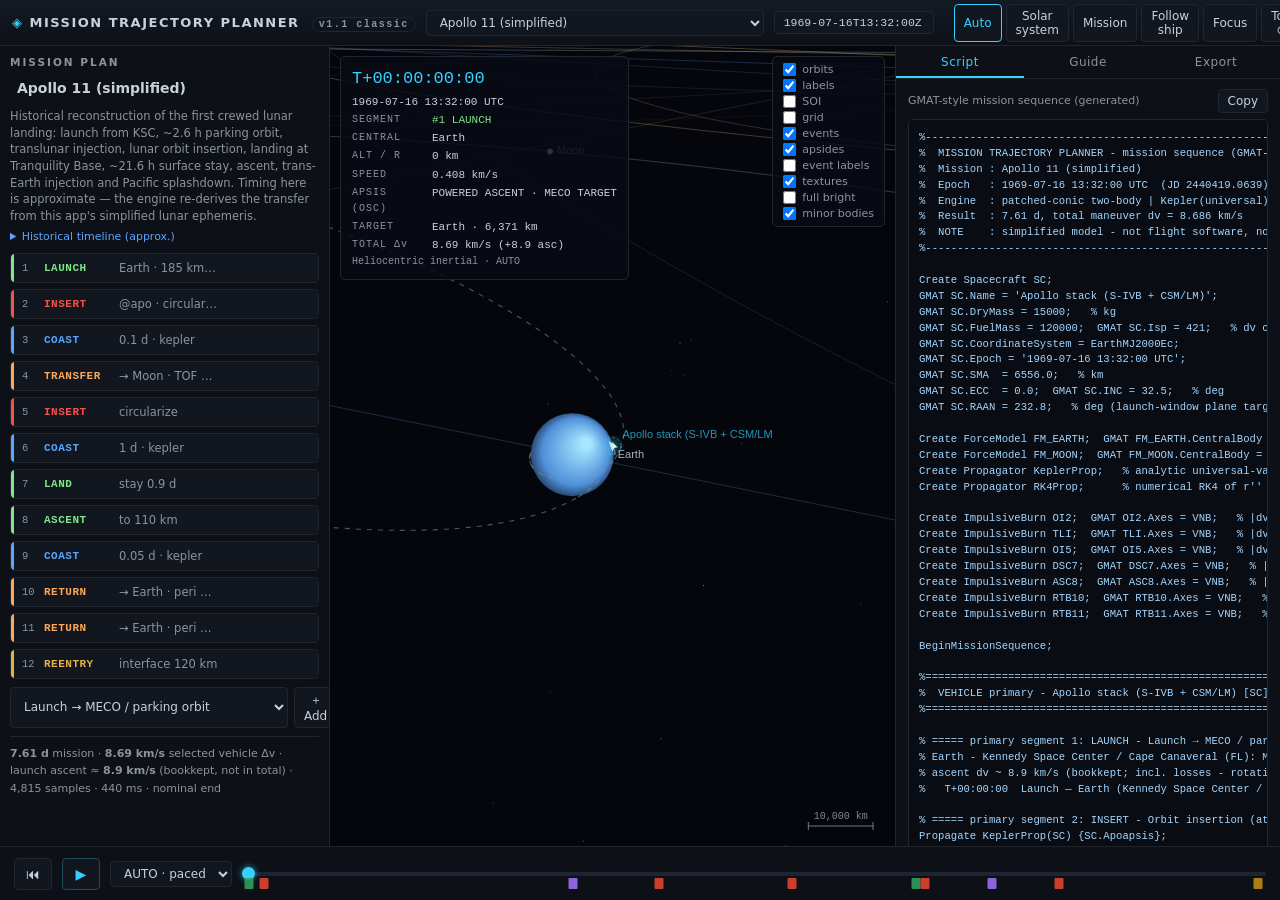
==== classic.html @ 12ac1400 "Release v1.19.4" ====
<!DOCTYPE html>
<html lang="en">
<head>
<meta charset="UTF-8" />
<meta name="viewport" content="width=device-width, initial-scale=1.0" />
<title>Mission Trajectory Planner — classic UI</title>
<link rel="stylesheet" href="css/style.css" />
</head>
<body>

<header id="topbar">
  <div id="logo">
    <span class="mark">◈</span> MISSION TRAJECTORY PLANNER
    <span class="ver">v1.1 classic</span>
  </div>
  <select id="presetSel" title="Load a preset mission"></select>
  <input id="epochInp" title="Mission epoch (UTC, ISO 8601)" spellcheck="false" />
  <div class="spacer"></div>
  <div class="viewbtns">
    <button id="btnAuto" title="Cinematic auto-camera: close-ups on events, wide shots on cruises (A)">Auto</button>
    <button id="btnViewSolar" title="Whole solar system">Solar system</button>
    <button id="btnViewMission" title="Fit the mission around its central body">Mission</button>
    <button id="btnViewShip" title="Camera follows the spacecraft">Follow ship</button>
    <button id="btnFocus" title="Zoom to the focused body or spacecraft — double-click a body to focus it (F)">Focus</button>
    <button id="btnTop" title="Toggle top-down (2D) view">Top ⊙</button>
  </div>
  <select id="frameSel" title="Reference frame for the displayed trajectory"></select>
  <a class="live-link" href="live.html" title="Open the Earth 100 and Deep 100 mission trackers">Live</a>
</header>

<div id="banner"></div>

<main id="layout">

  <!-- ===================== left: mission editor ===================== -->
  <aside id="left">
    <div class="panel-title">MISSION PLAN</div>
    <input id="missionName" spellcheck="false" />
    <div id="missionMeta"></div>
    <div id="segList"></div>
    <div id="addRow">
      <select id="addType"></select>
      <button id="btnAdd" title="Append segment">＋ Add</button>
    </div>
    <div id="totals"></div>
  </aside>

  <!-- ========================= center: viz ========================== -->
  <section id="viz">
    <canvas id="cv"></canvas>

    <div id="hud">
      <div class="hud-row big"><span id="hudMet">T+00:00:00:00</span></div>
      <div class="hud-row" id="hudDate">—</div>
      <div class="hud-row"><label>SEGMENT</label><span id="hudSeg">—</span></div>
      <div class="hud-row"><label>CENTRAL</label><span id="hudCentral">—</span></div>
      <div class="hud-row"><label>ALT / R</label><span id="hudAlt">—</span></div>
      <div class="hud-row"><label>SPEED</label><span id="hudVel">—</span></div>
      <div class="hud-row"><label>APSIS (OSC)</label><span id="hudApsis">—</span></div>
      <div class="hud-row"><label>TARGET</label><span id="hudTgt">—</span></div>
      <div class="hud-row"><label>TOTAL Δv</label><span id="hudDv">—</span></div>
      <div class="hud-row dim" id="hudFrame">—</div>
    </div>

    <div id="dispOpts">
      <label><input type="checkbox" id="optOrbits" /> orbits</label>
      <label><input type="checkbox" id="optLabels" /> labels</label>
      <label><input type="checkbox" id="optSoi" /> SOI</label>
      <label><input type="checkbox" id="optGrid" /> grid</label>
      <label><input type="checkbox" id="optEvents" /> events</label>
      <label title="Show the live osculating orbit with apoapsis and periapsis markers"><input type="checkbox" id="optApsides" /> apsides</label>
      <label><input type="checkbox" id="optEvLabels" /> event labels</label>
      <label><input type="checkbox" id="optTex" /> textures</label>
      <label title="Render everything fully lit — no night side or shading"><input type="checkbox" id="optFlat" /> full bright</label>
      <label><input type="checkbox" id="optMinor" title="Dwarf planets & asteroids" /> minor bodies</label>
    </div>
  </section>

  <!-- ===================== right: tabs =============================== -->
  <aside id="right">
    <div id="tabs">
      <button class="tabbtn active" data-pane="scriptPane">Script</button>
      <button class="tabbtn" data-pane="guidePane">Guide</button>
      <button class="tabbtn" data-pane="exportPane">Export</button>
    </div>

    <div id="scriptPane" class="tabpane active">
      <div class="pane-tools">
        <span class="hint">GMAT-style mission sequence (generated)</span>
        <button id="btnCopyScript">Copy</button>
      </div>
      <pre id="scriptPre"></pre>
    </div>

    <div id="guidePane" class="tabpane"></div>

    <div id="exportPane" class="tabpane">
      <h3>Snapshot</h3>
      <p class="hint">Saves the current 3D view as an image.</p>
      <button id="btnPng" class="wide">⬇ Export PNG snapshot</button>

      <h3>Animated GIF</h3>
      <p class="hint">Renders the whole mission (launch → end) from the current camera
      into a looping GIF, encoded in-browser (GIF89a, LZW).</p>
      <div class="fgrid">
        <label>Width (px)</label>
        <select id="gifW">
          <option value="480">480</option>
          <option value="640" selected>640</option>
          <option value="800">800</option>
        </select>
        <label>Frame rate</label>
        <select id="gifFps">
          <option value="10">10 fps</option>
          <option value="12" selected>12 fps</option>
          <option value="15">15 fps</option>
        </select>
        <label>Duration (s)</label>
        <select id="gifDur">
          <option value="5">5</option>
          <option value="8" selected>8</option>
          <option value="12">12</option>
        </select>
      </div>
      <button id="btnGif" class="wide">⬇ Export mission GIF</button>

      <h3>Mission plan (JSON)</h3>
      <button id="btnJsonExport" class="wide">⬇ Export mission JSON</button>
      <label class="filebtn wide">⬆ Import mission JSON
        <input type="file" id="jsonImportFile" accept=".json,application/json" />
      </label>

      <h3>Body catalog</h3>
      <p class="hint">Extend the solar system with your own bodies (asteroids, comets,
      extra moons) — format documented in the Guide tab.</p>
      <label class="filebtn wide">⬆ Import body catalog JSON
        <input type="file" id="catImportFile" accept=".json,application/json" />
      </label>

      <h3>Planet textures</h3>
      <p class="hint">Run <code>get_textures.ps1</code> in the project folder once
      (right-click → Run with PowerShell) to download NASA-imagery planet maps and
      enable textured globes. Details in the Guide tab.</p>
    </div>
  </aside>
</main>

<!-- ========================= transport bar =========================== -->
<footer id="transport">
  <button id="btnReset" title="Back to T+0">⏮</button>
  <button id="btnPlay" title="Play / pause (Space)">▶</button>
  <select id="speedSel" title="Simulation speed"></select>
  <div id="scrubwrap">
    <div id="ticks"></div>
    <input type="range" id="scrub" min="0" max="1" step="any" value="0" />
  </div>
</footer>

<!-- GIF progress modal -->
<div id="gifModal">
  <div class="modal-box">
    <div class="modal-title">Exporting GIF</div>
    <div class="progress"><div id="gifBar"></div></div>
    <div id="gifLbl" class="hint">Preparing…</div>
    <button id="gifCancel">Cancel</button>
  </div>
</div>

<script src="js/constants.js"></script>
<script src="js/kepler.js"></script>
<script src="js/targeting.js"></script>
<script src="js/ode.js"></script>
<script src="js/cr3bp.js"></script>
<script src="js/libration.js"></script>
<script src="js/windows.js"></script>
<script src="js/analysis.js"></script>
<script src="js/environment-models.js"></script>
<script src="js/ephemeris-table.js"></script>
<script src="js/planner-ephemeris-data.js"></script>
<script src="js/planner-ephemeris.js"></script>
<script src="js/force-models.js"></script>
<script src="js/sgp4.js"></script>
<script src="js/uncertainty.js"></script>
<script src="js/multicraft.js"></script>
<script src="js/propagator.js"></script>
<script src="js/missions.js"></script>
<script src="js/gifenc.js"></script>
<script src="js/scriptgen.js"></script>
<!-- optional: generated by get_textures.ps1 (NASA-imagery planet maps).
     A 404 here is harmless — the renderer falls back to gradient bodies. -->
<script src="js/textures-data.js"></script>
<script src="js/textures.js"></script>
<script src="js/renderer.js"></script>
<script src="js/ui.js"></script>
<script src="js/offline.js"></script>
</body>
</html>
---- css/style.css ----
/* =============================================================================
 * Mission Trajectory Planner — dark GMAT/NASA-ops inspired theme
 * ========================================================================== */
:root {
  --bg: #0b0e14;
  --panel: #0d1117;
  --panel2: #11161f;
  --line: #21262d;
  --text: #c9d1d9;
  --dim: #8b949e;
  --accent: #58a6ff;
  --cyan: #35d0ff;
  --green: #7ee787;
  --amber: #e3b341;
  --red: #f85149;
  --mono: Consolas, "Cascadia Code", "SF Mono", monospace;
  --sans: "Segoe UI", system-ui, -apple-system, sans-serif;
}

* { box-sizing: border-box; margin: 0; padding: 0; }

html, body { height: 100%; overflow: hidden; }
body {
  background: var(--bg);
  color: var(--text);
  font-family: var(--sans);
  font-size: 13px;
  display: flex;
  flex-direction: column;
}

/* ------------------------------- topbar ------------------------------- */
#topbar {
  height: 46px;
  flex: 0 0 46px;
  display: flex;
  align-items: center;
  gap: 10px;
  padding: 0 12px;
  background: linear-gradient(180deg, #131a24, #0d1117);
  border-bottom: 1px solid var(--line);
}
#logo {
  font-weight: 600;
  letter-spacing: 1.5px;
  font-size: 13px;
  white-space: nowrap;
}
#logo .mark { color: var(--cyan); }
#logo .ver {
  color: var(--dim);
  font-size: 10px;
  border: 1px solid var(--line);
  border-radius: 8px;
  padding: 1px 6px;
  margin-left: 6px;
  font-family: var(--mono);
}
.spacer { flex: 1; }
.viewbtns { display: flex; gap: 4px; }

/* generic controls */
button, select, input[type="text"], input[type="number"], input:not([type]) {
  background: var(--panel2);
  border: 1px solid var(--line);
  color: var(--text);
  border-radius: 4px;
  font-size: 12px;
  padding: 4px 9px;
  font-family: var(--sans);
}
button { cursor: pointer; }
button:hover { border-color: var(--accent); color: #fff; }
button.active { border-color: var(--cyan); color: var(--cyan); }
select:focus, input:focus, button:focus { outline: 1px solid var(--accent); }
#topbar .live-link {
  display: inline-flex; align-items: center; justify-content: center;
  padding: 4px 9px; border: 1px solid var(--cyan); border-radius: 4px;
  background: rgba(53, 208, 255, .08); color: var(--cyan);
  font-size: 11px; font-weight: 600; text-decoration: none; white-space: nowrap;
}
#topbar .live-link:hover { border-color: #fff; color: #fff; }
#topbar .live-link:focus-visible { outline: 1px solid var(--accent); outline-offset: 2px; }
#epochInp { width: 185px; font-family: var(--mono); font-size: 11.5px; }

/* ------------------------------- banner ------------------------------- */
#banner {
  display: none;
  padding: 5px 14px;
  font-size: 12px;
  background: #10233b;
  border-bottom: 1px solid var(--accent);
  color: var(--accent);
}
#banner.show { display: block; }
#banner.error { background: #3d1418; border-color: var(--red); color: #ffb3ad; }

/* ------------------------------- layout ------------------------------- */
#layout {
  flex: 1;
  display: grid;
  grid-template-columns: 330px 1fr 385px;
  min-height: 0;
}
#left, #right {
  background: var(--panel);
  overflow-y: auto;
  min-height: 0;
  display: flex;
  flex-direction: column;
}
#left { border-right: 1px solid var(--line); padding: 10px; gap: 8px; }
#right { border-left: 1px solid var(--line); }

.panel-title {
  font-size: 10.5px;
  letter-spacing: 2px;
  color: var(--dim);
  font-weight: 600;
}
#missionName {
  width: 100%;
  font-size: 14px;
  font-weight: 600;
  background: transparent;
  border: 1px solid transparent;
  padding: 3px 6px;
}
#missionName:hover, #missionName:focus { border-color: var(--line); background: var(--panel2); }
#missionMeta { font-size: 11.5px; color: var(--dim); line-height: 1.45; }
#missionMeta p { margin-bottom: 4px; }
#missionMeta details summary { cursor: pointer; color: var(--accent); font-size: 11px; }
#missionMeta ul { margin: 4px 0 4px 16px; }
#missionMeta li { margin: 2px 0; font-family: var(--mono); font-size: 10.5px; }

/* ----------------------------- segment cards -------------------------- */
#segList { display: flex; flex-direction: column; gap: 6px; }
.seg {
  background: var(--panel2);
  border: 1px solid var(--line);
  border-radius: 5px;
  overflow: hidden;
}
.seg-head {
  display: flex;
  align-items: center;
  gap: 7px;
  padding: 6px 8px;
  cursor: pointer;
  border-left: 3px solid #888;
  user-select: none;
}
.seg-head:hover { background: #161d29; }
.seg-idx {
  font-family: var(--mono);
  color: var(--dim);
  font-size: 10.5px;
  min-width: 15px;
}
.seg-short {
  font-family: var(--mono);
  font-size: 11px;
  font-weight: 700;
  letter-spacing: 0.5px;
  min-width: 68px;
}
.seg-sum {
  flex: 1;
  color: var(--dim);
  font-size: 11.5px;
  white-space: nowrap;
  overflow: hidden;
  text-overflow: ellipsis;
}
.badge { font-size: 10px; border-radius: 8px; padding: 0 5px; }
.badge.err { color: var(--red); }
.badge.warn { color: var(--amber); }
.seg-btns { display: flex; gap: 2px; visibility: hidden; }
.seg-head:hover .seg-btns, .seg-head:focus-within .seg-btns { visibility: visible; }
.seg-head:focus-visible { outline: 1px solid var(--accent); outline-offset: -2px; }
.seg-btns button { padding: 1px 5px; font-size: 10px; }
.seg-body { display: none; padding: 8px 10px 10px; border-top: 1px solid var(--line); }
.seg.open .seg-body { display: block; }

.fgrid {
  display: grid;
  grid-template-columns: 1fr 118px;
  gap: 5px 8px;
  align-items: center;
}
.fgrid label { color: var(--dim); font-size: 11.5px; }
.fgrid input, .fgrid select { width: 100%; font-size: 11.5px; padding: 3px 6px; }
input[type="number"] { font-family: var(--mono); }

.seg-info {
  margin-top: 7px;
  font-family: var(--mono);
  font-size: 10.5px;
  color: var(--cyan);
  line-height: 1.5;
}
.seg-warnline { margin-top: 5px; font-size: 11px; line-height: 1.35; }
.seg-warnline.warn { color: var(--amber); }
.seg-warnline.error { color: var(--red); }
.seg-doc {
  margin-top: 7px;
  font-size: 10.5px;
  color: #6e7681;
  line-height: 1.45;
  border-top: 1px dashed var(--line);
  padding-top: 5px;
}

#addRow { display: flex; gap: 6px; }
#addRow select { flex: 1; }
#totals {
  font-size: 11px;
  color: var(--dim);
  border-top: 1px solid var(--line);
  padding-top: 8px;
  line-height: 1.6;
}

/* ------------------------------ canvas -------------------------------- */
#viz { position: relative; min-width: 0; min-height: 0; background: #04060c; }
#cv { position: absolute; inset: 0; display: block; cursor: grab; }
#cv:active { cursor: grabbing; }

#hud {
  position: absolute;
  top: 10px;
  left: 10px;
  background: rgba(8, 12, 20, 0.82);
  border: 1px solid var(--line);
  border-radius: 5px;
  padding: 8px 11px;
  font-family: var(--mono);
  font-size: 11px;
  pointer-events: none;
  min-width: 235px;
  line-height: 1.65;
}
.hud-row { display: flex; gap: 8px; }
.hud-row label { color: var(--dim); width: 72px; font-size: 10px; letter-spacing: 1px; padding-top: 1px; }
.hud-row.big { font-size: 17px; color: var(--cyan); }
.hud-row.dim { color: var(--dim); font-size: 10px; }

#dispOpts {
  position: absolute;
  top: 10px;
  right: 10px;
  background: rgba(8, 12, 20, 0.82);
  border: 1px solid var(--line);
  border-radius: 5px;
  padding: 6px 10px;
  display: flex;
  flex-direction: column;
  gap: 3px;
  font-size: 11px;
  color: var(--dim);
}
#dispOpts label { display: flex; align-items: center; gap: 6px; cursor: pointer; }
#dispOpts label:hover { color: var(--text); }

/* ------------------------------- tabs --------------------------------- */
#tabs { display: flex; border-bottom: 1px solid var(--line); flex: 0 0 auto; }
.tabbtn {
  flex: 1;
  border: none;
  border-radius: 0;
  background: transparent;
  padding: 9px 0;
  color: var(--dim);
  font-size: 12px;
  letter-spacing: 0.5px;
}
.tabbtn.active { color: var(--cyan); box-shadow: inset 0 -2px 0 var(--cyan); }
.tabpane { display: none; padding: 10px 12px; overflow-y: auto; flex: 1; min-height: 0; }
.tabpane.active { display: block; }

.pane-tools { display: flex; justify-content: space-between; align-items: center; margin-bottom: 6px; }
.hint { color: var(--dim); font-size: 11px; line-height: 1.45; }

#scriptPre {
  font-family: var(--mono);
  font-size: 10.6px;
  line-height: 1.5;
  white-space: pre;
  overflow-x: auto;
  color: #a5d6ff;
  background: #090c12;
  border: 1px solid var(--line);
  border-radius: 5px;
  padding: 10px;
}

#guidePane { font-size: 12px; line-height: 1.55; }
#guidePane h3 {
  font-size: 11px;
  letter-spacing: 1.5px;
  color: var(--accent);
  margin: 14px 0 6px;
  text-transform: uppercase;
}
#guidePane h3:first-child { margin-top: 2px; }
#guidePane p { margin-bottom: 6px; }
#guidePane ul { margin: 4px 0 8px 17px; }
#guidePane li { margin: 3px 0; }
#guidePane a { color: var(--accent); }
#guidePane code, #guidePane pre {
  font-family: var(--mono);
  font-size: 10.5px;
  background: #090c12;
  border: 1px solid var(--line);
  border-radius: 4px;
}
#guidePane code { padding: 1px 4px; }
#guidePane pre { padding: 8px; overflow-x: auto; margin: 6px 0; line-height: 1.5; }
#guidePane table.ref { border-collapse: collapse; width: 100%; margin: 6px 0; }
#guidePane table.ref td {
  border: 1px solid var(--line);
  padding: 5px 7px;
  font-size: 11px;
  vertical-align: top;
}
#guidePane table.ref td:first-child { font-family: var(--mono); font-weight: 700; }
#guidePane .ver { color: var(--dim); font-size: 10.5px; margin-top: 16px; font-family: var(--mono); }

#exportPane h3 {
  font-size: 11px;
  letter-spacing: 1.5px;
  color: var(--accent);
  margin: 15px 0 6px;
  text-transform: uppercase;
}
#exportPane h3:first-child { margin-top: 2px; }
#exportPane .fgrid { margin: 8px 0; grid-template-columns: 1fr 110px; }
button.wide, label.filebtn.wide {
  display: block;
  width: 100%;
  text-align: center;
  padding: 7px;
  margin: 6px 0;
}
label.filebtn {
  background: var(--panel2);
  border: 1px solid var(--line);
  border-radius: 4px;
  cursor: pointer;
  font-size: 12px;
}
label.filebtn:hover { border-color: var(--accent); color: #fff; }
label.filebtn input { display: none; }

/* ----------------------------- transport ------------------------------ */
#transport {
  flex: 0 0 54px;
  display: flex;
  align-items: center;
  gap: 10px;
  padding: 0 14px;
  background: var(--panel);
  border-top: 1px solid var(--line);
}
#btnPlay, #btnReset { font-size: 14px; width: 38px; height: 32px; }
#btnPlay { color: var(--cyan); border-color: #1f4a5e; }
#scrubwrap { flex: 1; position: relative; height: 30px; }
#scrub {
  position: absolute;
  inset: 0;
  width: 100%;
  -webkit-appearance: none;
  appearance: none;
  background: transparent;
  cursor: pointer;
}
#scrub::-webkit-slider-runnable-track {
  height: 4px;
  background: #1c2531;
  border-radius: 2px;
  margin-top: 0px;
}
#scrub::-webkit-slider-thumb {
  -webkit-appearance: none;
  width: 13px;
  height: 13px;
  border-radius: 50%;
  background: var(--cyan);
  margin-top: -4.5px;
  box-shadow: 0 0 6px rgba(53, 208, 255, 0.7);
}
#scrub::-moz-range-track { height: 4px; background: #1c2531; border-radius: 2px; }
#scrub::-moz-range-thumb {
  width: 13px; height: 13px; border: none; border-radius: 50%;
  background: var(--cyan); box-shadow: 0 0 6px rgba(53, 208, 255, 0.7);
}
#ticks { position: absolute; left: 7px; right: 7px; top: 19px; height: 11px; pointer-events: none; z-index: 2; }
.tick {
  position: absolute;
  width: 9px;
  height: 11px;
  border-radius: 1px;
  transform: translateX(-4.5px);
  cursor: pointer;
  opacity: 0.9;
  pointer-events: auto;
  background-clip: content-box;
  padding: 0 3.5px;
}
.tick:hover, .tick:focus-visible { height: 11px; top: -2px; padding: 0 2.5px; }
.tick:focus-visible { outline: 1px solid var(--cyan); outline-offset: 1px; }
.tick.multi { padding: 0 2.5px; }
@media (hover: none) { .seg-btns { visibility: visible; } }

/* ------------------------------- modal --------------------------------- */
#gifModal {
  display: none;
  position: fixed;
  inset: 0;
  background: rgba(2, 4, 8, 0.7);
  z-index: 50;
  align-items: center;
  justify-content: center;
}
#gifModal.show { display: flex; }
.modal-box {
  background: var(--panel);
  border: 1px solid var(--line);
  border-radius: 8px;
  padding: 20px 24px;
  width: 340px;
  text-align: center;
}
.modal-title { font-size: 14px; margin-bottom: 12px; letter-spacing: 1px; }
.progress {
  height: 8px;
  background: #1c2531;
  border-radius: 4px;
  overflow: hidden;
  margin-bottom: 10px;
}
#gifBar {
  height: 100%;
  width: 0%;
  background: linear-gradient(90deg, var(--accent), var(--cyan));
  transition: width 0.15s;
}
#gifModal button { margin-top: 10px; }

/* ----------------------------- scrollbars ------------------------------ */
::-webkit-scrollbar { width: 9px; height: 9px; }
::-webkit-scrollbar-thumb { background: #222b38; border-radius: 5px; }
::-webkit-scrollbar-thumb:hover { background: #2e3a4c; }
::-webkit-scrollbar-track { background: transparent; }
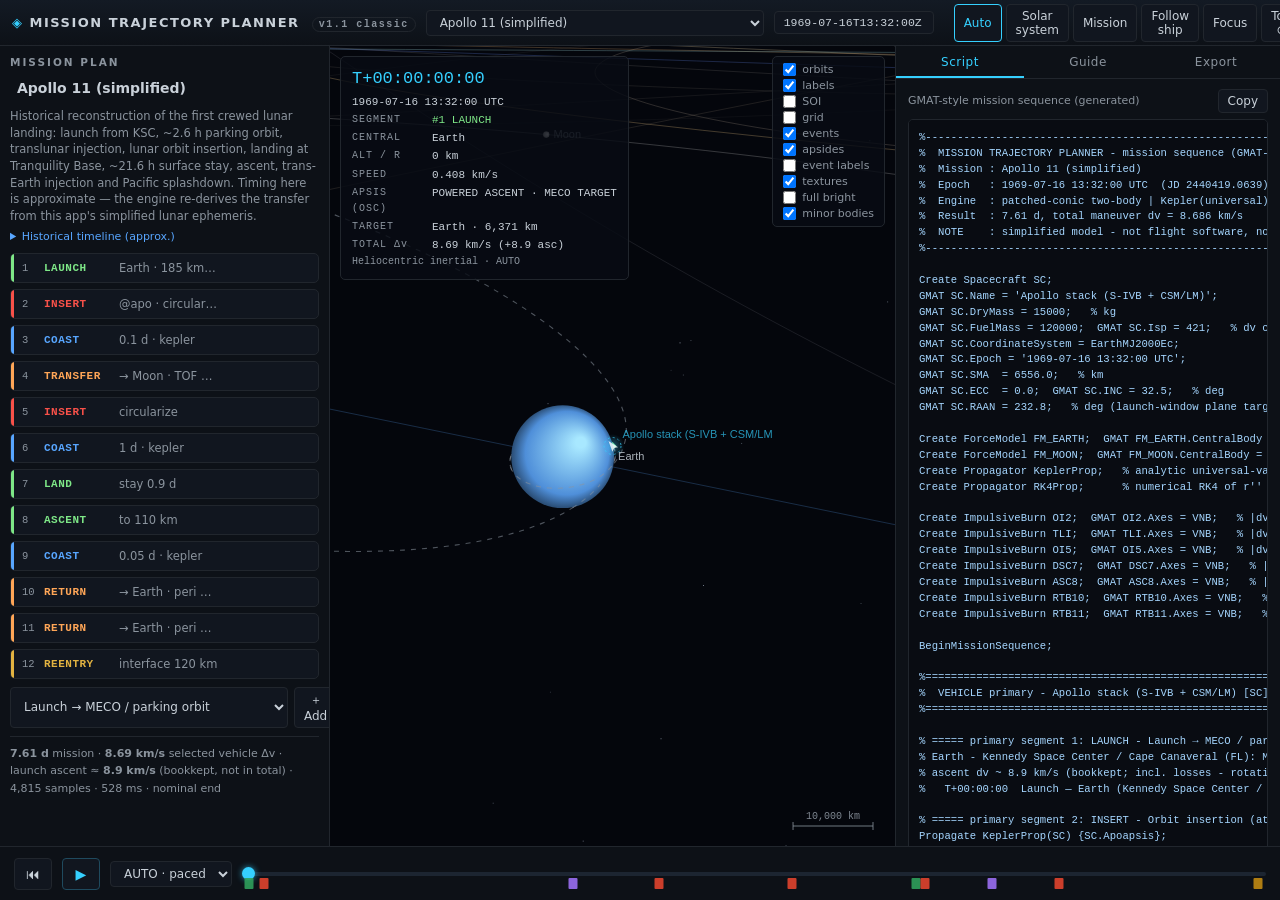
==== commit 725c4a20: "Release v1.19.5 performance and export fixes" ====
--- a/classic.html
+++ b/classic.html
@@ -4,6 +4,7 @@
 <meta charset="UTF-8" />
 <meta name="viewport" content="width=device-width, initial-scale=1.0" />
 <title>Mission Trajectory Planner — classic UI</title>
+<link rel="icon" type="image/png" href="favicon.png" />
 <link rel="stylesheet" href="css/style.css" />
 </head>
 <body>
@@ -138,9 +139,8 @@
       </label>
 
       <h3>Planet textures</h3>
-      <p class="hint">Run <code>get_textures.ps1</code> in the project folder once
-      (right-click → Run with PowerShell) to download NASA-imagery planet maps and
-      enable textured globes. Details in the Guide tab.</p>
+      <p class="hint">Open <code>get_textures.html</code> to refresh the
+      NASA-imagery planet maps and enable textured globes. Details in the Guide tab.</p>
     </div>
   </aside>
 </main>
@@ -186,7 +186,7 @@
 <script src="js/missions.js"></script>
 <script src="js/gifenc.js"></script>
 <script src="js/scriptgen.js"></script>
-<!-- optional: generated by get_textures.ps1 (NASA-imagery planet maps).
+<!-- optional: generated by get_textures.html (NASA-imagery planet maps).
      A 404 here is harmless — the renderer falls back to gradient bodies. -->
 <script src="js/textures-data.js"></script>
 <script src="js/textures.js"></script>
